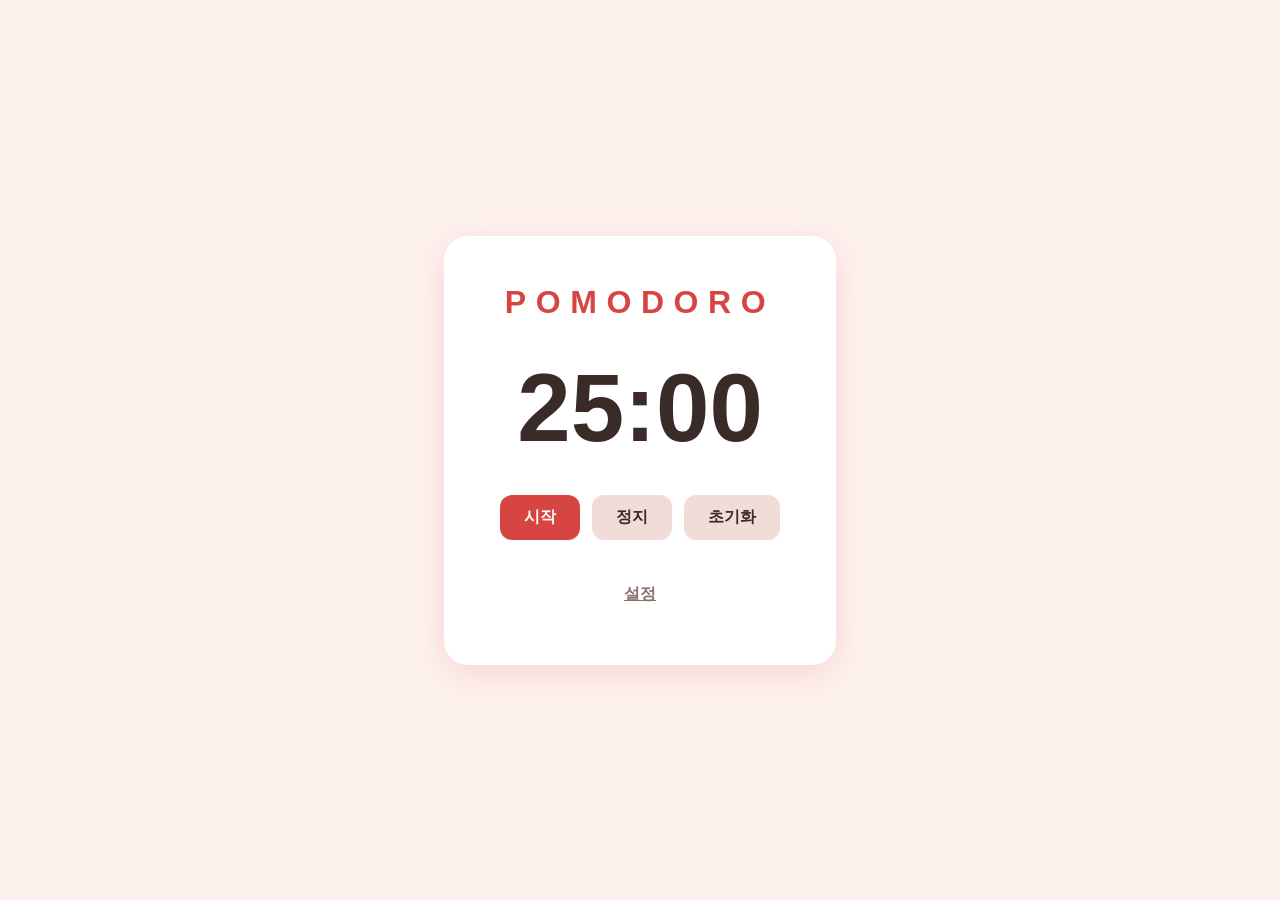
==== index.html @ 612314fb "init" ====
<!DOCTYPE html>
<html lang="ko">
<head>
  <meta charset="UTF-8">
  <meta name="viewport" content="width=device-width, initial-scale=1.0">
  <title>POMODORO</title>
  <link rel="stylesheet" href="index.css">
</head>
<body>
  <main class="container">
    <h1>POMODORO</h1>

    <div class="timer" role="timer" aria-live="off">25:00</div>

    <div class="controls">
      <button type="button" class="btn btn-start">시작</button>
      <button type="button" class="btn btn-stop">정지</button>
      <button type="button" class="btn btn-reset">초기화</button>
    </div>

    <button type="button" class="btn btn-settings">설정</button>
  </main>
  <script src="index.js"></script>
</body>
</html>
---- index.css ----
* {
  box-sizing: border-box;
  margin: 0;
  padding: 0;
}

body {
  min-height: 100vh;
  display: flex;
  align-items: center;
  justify-content: center;
  background: #fdf1ee;
  color: #3a2a28;
  font-family: "Segoe UI", "Malgun Gothic", sans-serif;
}

.container {
  display: flex;
  flex-direction: column;
  align-items: center;
  gap: 32px;
  padding: 48px 56px;
  background: #fff;
  border-radius: 24px;
  box-shadow: 0 8px 32px rgba(214, 69, 65, 0.15);
}

h1 {
  font-size: 2rem;
  letter-spacing: 0.3em;
  color: #d64541;
}

.timer {
  font-size: 6rem;
  font-weight: 700;
  font-variant-numeric: tabular-nums;
}

.controls {
  display: flex;
  gap: 12px;
}

.btn {
  padding: 12px 24px;
  border: none;
  border-radius: 12px;
  font-size: 1rem;
  font-weight: 600;
  cursor: pointer;
  background: #f1dcd8;
  color: #3a2a28;
  transition: background 0.15s, transform 0.1s;
}

.btn:hover {
  background: #e8c8c2;
}

.btn:active {
  transform: scale(0.97);
}

.btn-start {
  background: #d64541;
  color: #fff;
}

.btn-start:hover {
  background: #bf3834;
}

.btn-settings {
  background: transparent;
  color: #8a6f6b;
  text-decoration: underline;
}

.btn-settings:hover {
  background: transparent;
  color: #d64541;
}
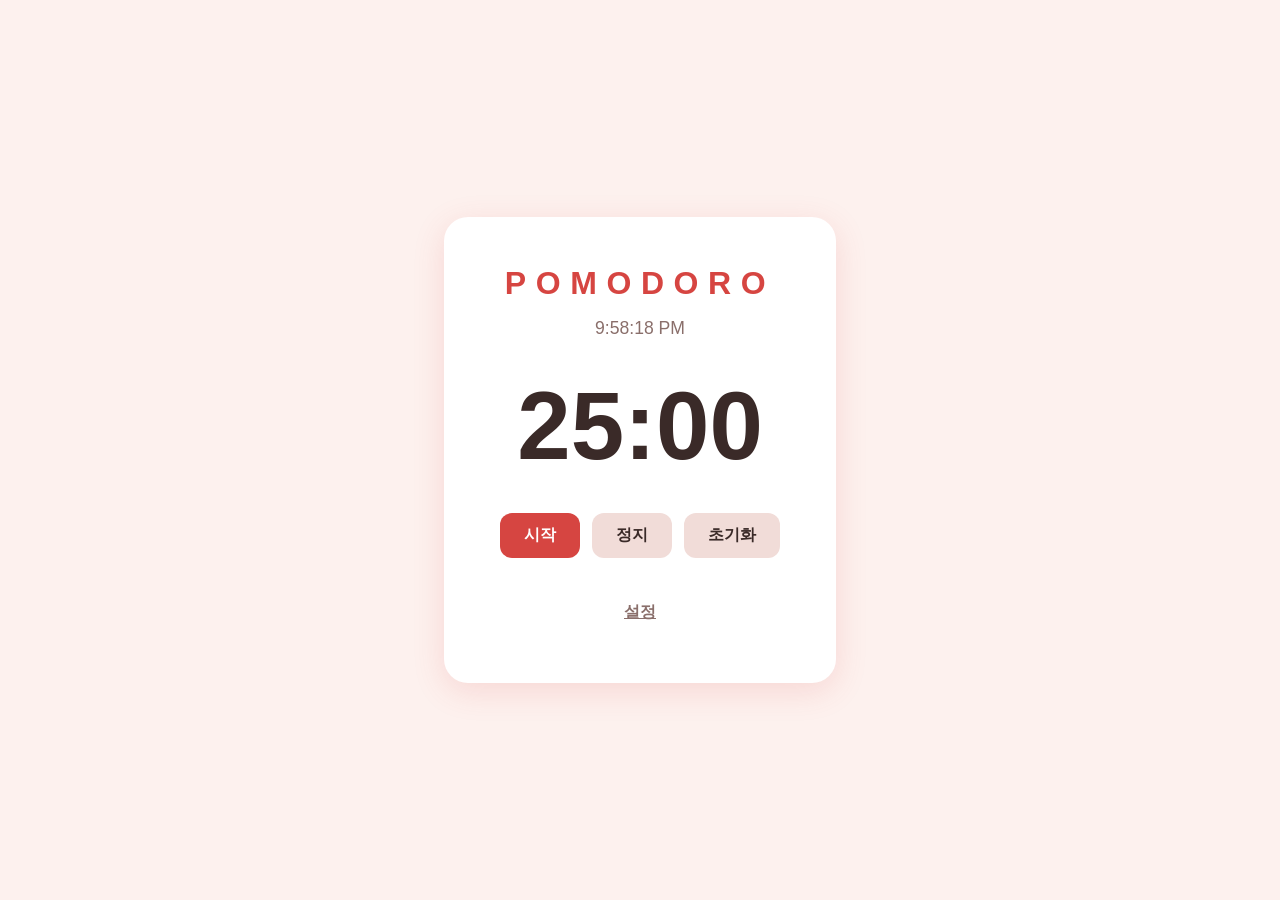
==== commit 39fb70f7: "현재 시간 표시 기능 추가 (12시간제 AM/PM) Co-Authored-By: Claude Sonnet 5.5 <noreply@anthropic.com>" ====
--- a/index.html
+++ b/index.html
@@ -9,6 +9,8 @@
 <body>
   <main class="container">
     <h1>POMODORO</h1>
+
+    <div class="clock" aria-label="현재 시간"></div>
 
     <div class="timer" role="timer" aria-live="off">25:00</div>
 
--- a/index.css
+++ b/index.css
@@ -29,6 +29,13 @@
   font-size: 2rem;
   letter-spacing: 0.3em;
   color: #d64541;
+}
+
+.clock {
+  margin-top: -16px;
+  font-size: 1.1rem;
+  color: #8a6f6b;
+  font-variant-numeric: tabular-nums;
 }
 
 .timer {
